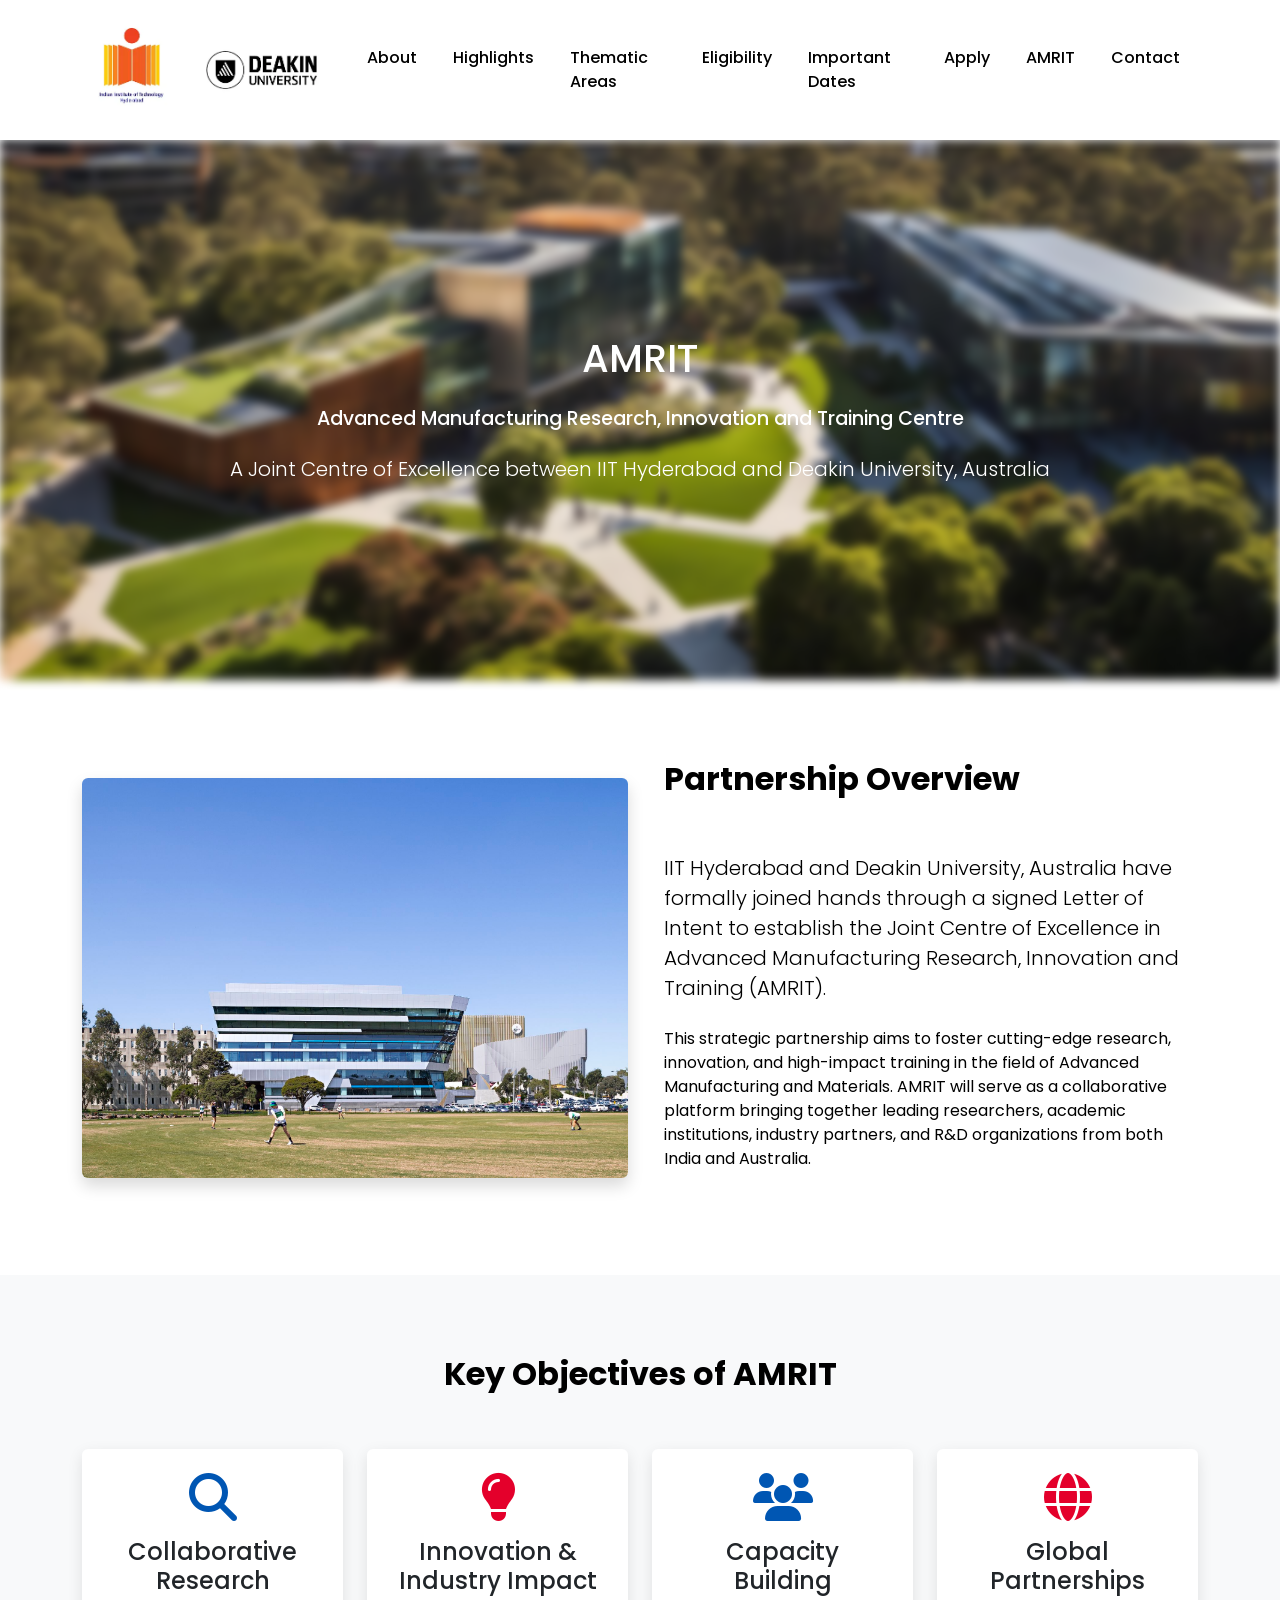
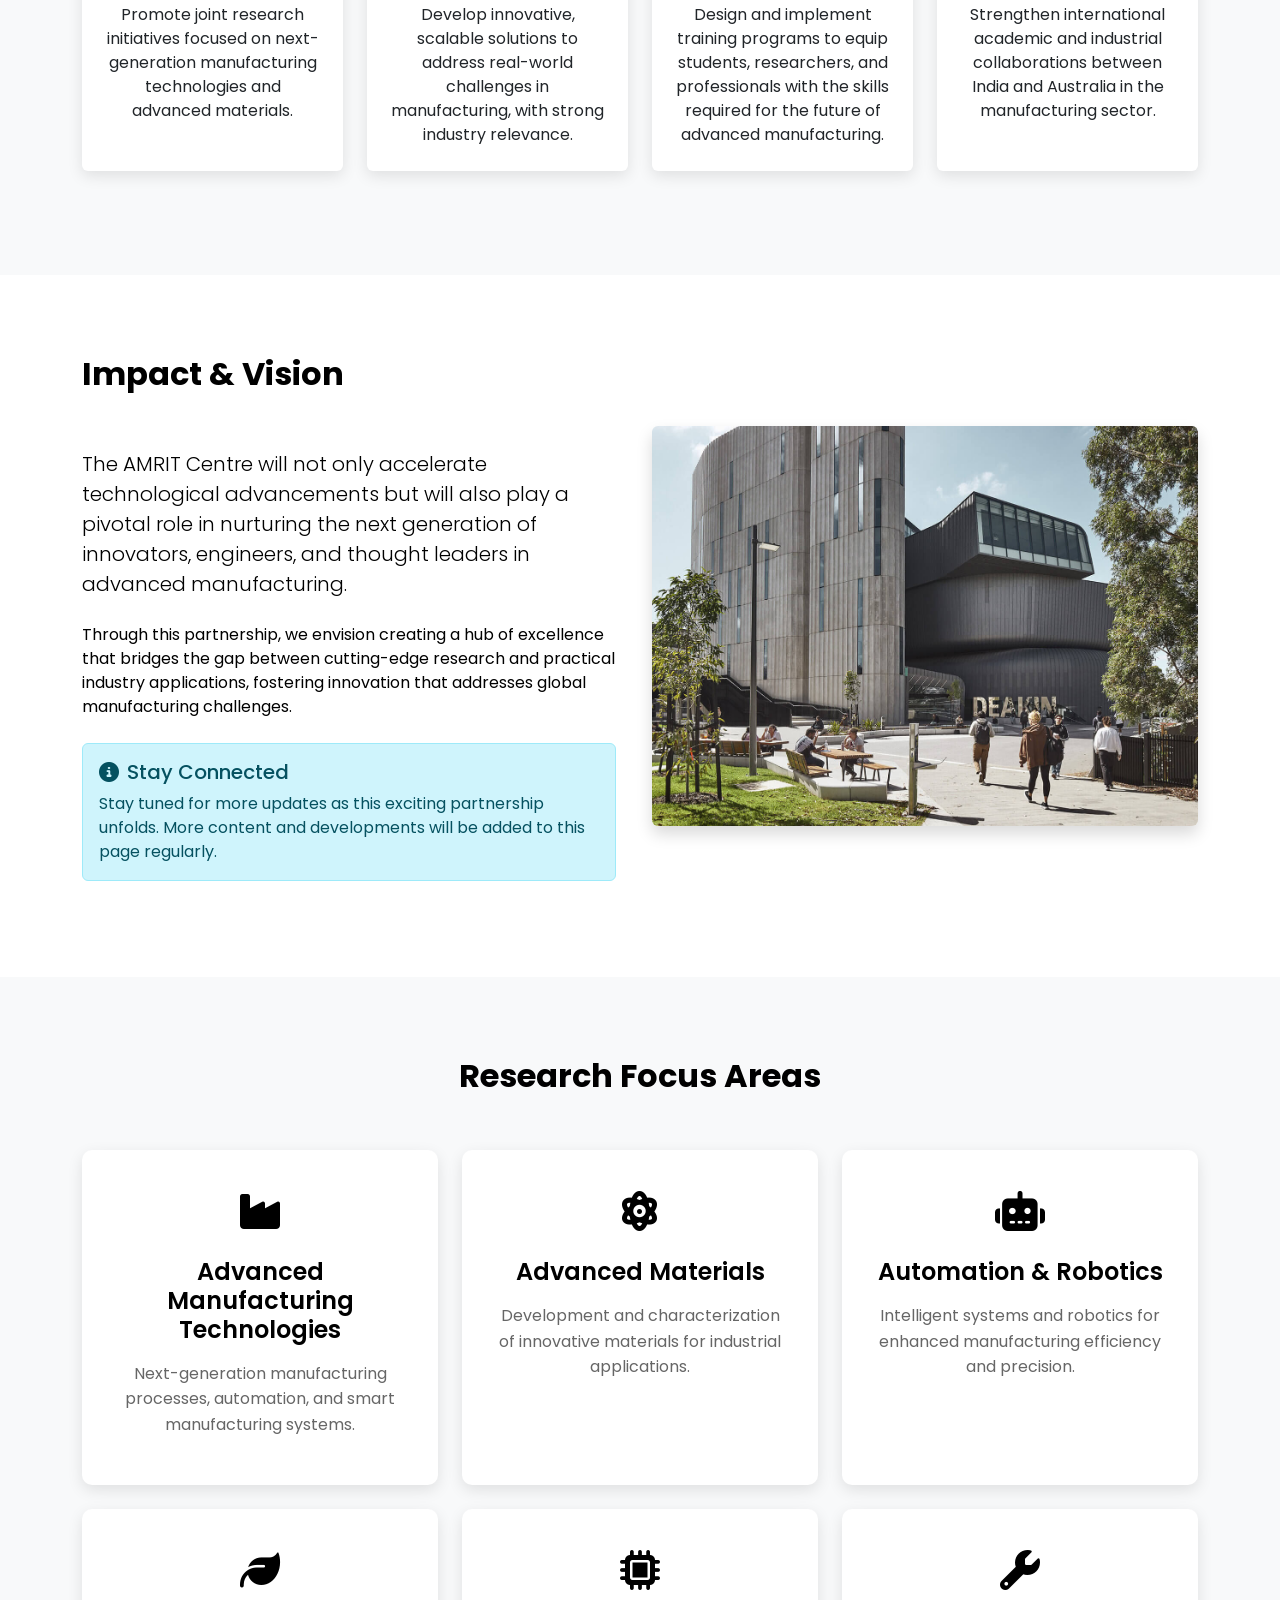
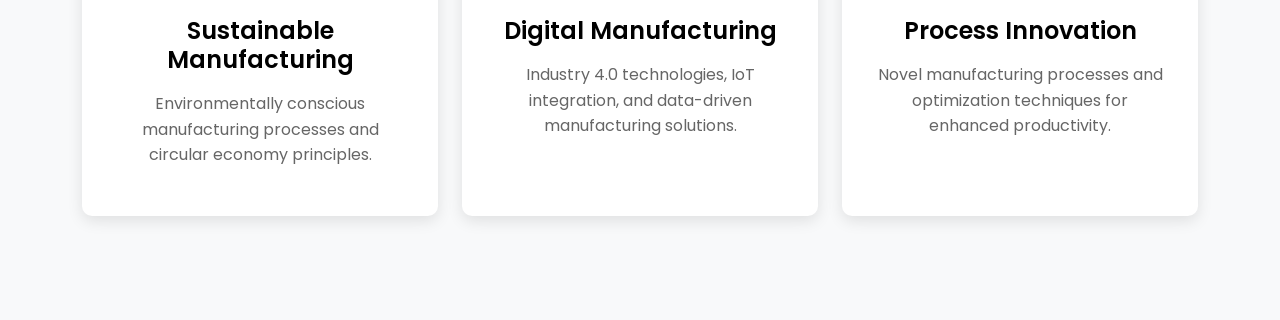
==== amrit.html @ f2930a12 "feat: AMRIT" ====
<!DOCTYPE html>
<html lang="en">
  <head>
    <meta charset="UTF-8" />
    <meta name="viewport" content="width=device-width, initial-scale=1.0" />
    <title>
      AMRIT - Advanced Manufacturing Research, Innovation and Training Centre
    </title>
    <!-- Bootstrap CSS -->
    <link
      href="https://cdn.jsdelivr.net/npm/bootstrap@5.3.0/dist/css/bootstrap.min.css"
      rel="stylesheet"
    />
    <!-- Font Awesome -->
    <link
      rel="stylesheet"
      href="https://cdnjs.cloudflare.com/ajax/libs/font-awesome/6.4.0/css/all.min.css"
    />
    <!-- Google Fonts -->
    <link
      href="https://fonts.googleapis.com/css2?family=Poppins:wght@300;400;500;600;700&display=swap"
      rel="stylesheet"
    />
    <link rel="stylesheet" href="style.css" />
  </head>
  <body>
    <!-- Navigation -->
    <nav class="navbar navbar-expand-lg navbar-light sticky-top">
      <div class="container">
        <a class="navbar-brand" href="index.html">
          <div class="d-flex align-items-center">
            <img
              src="./images/iith-logo.webp"
              alt="IIT Hyderabad Logo"
              height="100"
              class="me-2"
            />
            <img
              src="./images/deakin-university-logo.webp"
              alt="Deakin University Logo"
              height="70"
            />
          </div>
        </a>
        <button
          class="navbar-toggler"
          type="button"
          data-bs-toggle="collapse"
          data-bs-target="#navbarNav"
        >
          <span class="navbar-toggler-icon"></span>
        </button>
        <div class="collapse navbar-collapse" id="navbarNav">
          <ul class="navbar-nav ms-auto">
            <li class="nav-item">
              <a class="nav-link" href="index.html#about">About</a>
            </li>
            <li class="nav-item">
              <a class="nav-link" href="index.html#highlights">Highlights</a>
            </li>
            <li class="nav-item">
              <a class="nav-link" href="index.html#themes">Thematic Areas</a>
            </li>
            <li class="nav-item">
              <a class="nav-link" href="index.html#eligibility">Eligibility</a>
            </li>
            <li class="nav-item">
              <a class="nav-link" href="index.html#dates">Important Dates</a>
            </li>
            <li class="nav-item">
              <a class="nav-link" href="index.html#apply">Apply</a>
            </li>
            <li class="nav-item">
              <a class="nav-link active" href="amrit.html">AMRIT</a>
            </li>
            <li class="nav-item">
              <a class="nav-link" href="index.html#contact">Contact</a>
            </li>
          </ul>
        </div>
      </div>
    </nav>

    <!-- Hero Section -->
    <section
      class="hero-section position-relative"
      id="home"
      style="
        min-height: 60vh;
        display: flex;
        align-items: center;
        color: #ffffff;
      "
    >
      <!-- Background Image with Blur -->
      <div
        class="position-absolute w-100 h-100"
        style="
          background: url('./images/deakin-university-image2.jpg') center/cover
            no-repeat;
          filter: blur(5px);
          z-index: -1;
        "
      ></div>

      <!-- Content -->
      <div class="container">
        <div class="row justify-content-center">
          <div class="col-lg-10 text-center">
            <!-- Title -->
            <h1 class="hero-title mb-4">AMRIT</h1>
            <h2 class="hero-subtitle mb-4">
              Advanced Manufacturing Research, Innovation and Training Centre
            </h2>

            <!-- Subtitle -->
            <p class="lead mb-0">
              A Joint Centre of Excellence between IIT Hyderabad and Deakin
              University, Australia
            </p>
          </div>
        </div>
      </div>
    </section>

    <!-- Introduction Section -->
    <section class="section-padding" id="introduction">
      <div class="container">
        <div class="row align-items-center">
          <div class="col-lg-6 mb-4 mb-lg-0">
            <div class="amrit-intro-image">
              <img
                src="./images/deakin-university-building.jpg"
                alt="AMRIT Partnership"
                class="img-fluid rounded shadow"
                style="height: 400px; width: 100%; object-fit: cover"
              />
            </div>
          </div>
          <div class="col-lg-6 ps-lg-4">
            <h2 class="section-title text-start">Partnership Overview</h2>
            <p class="lead mb-4">
              IIT Hyderabad and Deakin University, Australia have formally
              joined hands through a signed Letter of Intent to establish the
              Joint Centre of Excellence in Advanced Manufacturing Research,
              Innovation and Training (AMRIT).
            </p>
            <p class="mb-4">
              This strategic partnership aims to foster cutting-edge research,
              innovation, and high-impact training in the field of Advanced
              Manufacturing and Materials. AMRIT will serve as a collaborative
              platform bringing together leading researchers, academic
              institutions, industry partners, and R&D organizations from both
              India and Australia.
            </p>
          </div>
        </div>
      </div>
    </section>

    <!-- Key Objectives Section -->
    <section class="section-padding bg-light" id="objectives">
      <div class="container">
        <h2 class="section-title">Key Objectives of AMRIT</h2>
        <div class="row">
          <div class="col-md-6 col-lg-3 mb-4">
            <div class="card objective-card h-100">
              <div class="card-body text-center p-4">
                <div class="objective-icon mb-3">
                  <i
                    class="fas fa-search"
                    style="font-size: 3rem; color: #0056b3"
                  ></i>
                </div>
                <h4 class="card-title">Collaborative Research</h4>
                <p class="card-text">
                  Promote joint research initiatives focused on next-generation
                  manufacturing technologies and advanced materials.
                </p>
              </div>
            </div>
          </div>
          <div class="col-md-6 col-lg-3 mb-4">
            <div class="card objective-card h-100">
              <div class="card-body text-center p-4">
                <div class="objective-icon mb-3">
                  <i
                    class="fas fa-lightbulb"
                    style="font-size: 3rem; color: #e4002b"
                  ></i>
                </div>
                <h4 class="card-title">Innovation & Industry Impact</h4>
                <p class="card-text">
                  Develop innovative, scalable solutions to address real-world
                  challenges in manufacturing, with strong industry relevance.
                </p>
              </div>
            </div>
          </div>
          <div class="col-md-6 col-lg-3 mb-4">
            <div class="card objective-card h-100">
              <div class="card-body text-center p-4">
                <div class="objective-icon mb-3">
                  <i
                    class="fas fa-users"
                    style="font-size: 3rem; color: #0056b3"
                  ></i>
                </div>
                <h4 class="card-title">Capacity Building</h4>
                <p class="card-text">
                  Design and implement training programs to equip students,
                  researchers, and professionals with the skills required for
                  the future of advanced manufacturing.
                </p>
              </div>
            </div>
          </div>
          <div class="col-md-6 col-lg-3 mb-4">
            <div class="card objective-card h-100">
              <div class="card-body text-center p-4">
                <div class="objective-icon mb-3">
                  <i
                    class="fas fa-globe"
                    style="font-size: 3rem; color: #e4002b"
                  ></i>
                </div>
                <h4 class="card-title">Global Partnerships</h4>
                <p class="card-text">
                  Strengthen international academic and industrial
                  collaborations between India and Australia in the
                  manufacturing sector.
                </p>
              </div>
            </div>
          </div>
        </div>
      </div>
    </section>

    <!-- Impact Section -->
    <section class="section-padding" id="impact">
      <div class="container">
        <div class="row align-items-center">
          <div class="col-lg-6 pe-lg-4 order-2 order-lg-1">
            <h2 class="section-title text-start">Impact & Vision</h2>
            <p class="lead mb-4">
              The AMRIT Centre will not only accelerate technological
              advancements but will also play a pivotal role in nurturing the
              next generation of innovators, engineers, and thought leaders in
              advanced manufacturing.
            </p>
            <p class="mb-4">
              Through this partnership, we envision creating a hub of excellence
              that bridges the gap between cutting-edge research and practical
              industry applications, fostering innovation that addresses global
              manufacturing challenges.
            </p>
            <div class="alert alert-info">
              <h5><i class="fas fa-info-circle me-2"></i>Stay Connected</h5>
              <p class="mb-0">
                Stay tuned for more updates as this exciting partnership
                unfolds. More content and developments will be added to this
                page regularly.
              </p>
            </div>
          </div>
          <div class="col-lg-6 mb-4 mb-lg-0 order-1 order-lg-2">
            <div class="impact-image">
              <img
                src="./images/deakin.jpg"
                alt="Advanced Manufacturing"
                class="img-fluid rounded shadow"
                style="height: 400px; width: 100%; object-fit: cover"
              />
            </div>
          </div>
        </div>
      </div>
    </section>

    <!-- Research Focus Areas -->
    <section class="section-padding bg-light" id="research-areas">
      <div class="container">
        <h2 class="section-title">Research Focus Areas</h2>
        <div class="row">
          <div class="col-md-6 col-lg-4 mb-4">
            <div class="research-area-card">
              <div class="research-icon">
                <i class="fas fa-industry"></i>
              </div>
              <h4>Advanced Manufacturing Technologies</h4>
              <p>
                Next-generation manufacturing processes, automation, and smart
                manufacturing systems.
              </p>
            </div>
          </div>
          <div class="col-md-6 col-lg-4 mb-4">
            <div class="research-area-card">
              <div class="research-icon">
                <i class="fas fa-atom"></i>
              </div>
              <h4>Advanced Materials</h4>
              <p>
                Development and characterization of innovative materials for
                industrial applications.
              </p>
            </div>
          </div>
          <div class="col-md-6 col-lg-4 mb-4">
            <div class="research-area-card">
              <div class="research-icon">
                <i class="fas fa-robot"></i>
              </div>
              <h4>Automation & Robotics</h4>
              <p>
                Intelligent systems and robotics for enhanced manufacturing
                efficiency and precision.
              </p>
            </div>
          </div>
          <div class="col-md-6 col-lg-4 mb-4">
            <div class="research-area-card">
              <div class="research-icon">
                <i class="fas fa-leaf"></i>
              </div>
              <h4>Sustainable Manufacturing</h4>
              <p>
                Environmentally conscious manufacturing processes and circular
                economy principles.
              </p>
            </div>
          </div>
          <div class="col-md-6 col-lg-4 mb-4">
            <div class="research-area-card">
              <div class="research-icon">
                <i class="fas fa-microchip"></i>
              </div>
              <h4>Digital Manufacturing</h4>
              <p>
                Industry 4.0 technologies, IoT integration, and data-driven
                manufacturing solutions.
              </p>
            </div>
          </div>
          <div class="col-md-6 col-lg-4 mb-4">
            <div class="research-area-card">
              <div class="research-icon">
                <i class="fas fa-wrench"></i>
              </div>
              <h4>Process Innovation</h4>
              <p>
                Novel manufacturing processes and optimization techniques for
                enhanced productivity.
              </p>
            </div>
          </div>
        </div>
      </div>
    </section>

    <!-- Back to Top Button -->
    <a href="#" class="back-to-top" id="backToTop">
      <i class="fas fa-arrow-up"></i>
    </a>

    <!-- Bootstrap JS and Popper.js -->
    <script src="https://cdn.jsdelivr.net/npm/bootstrap@5.3.0/dist/js/bootstrap.bundle.min.js"></script>
    <!-- Custom JavaScript -->
    <script src="script.js"></script>
  </body>
</html>
---- style.css ----
root {
  --iith-blue: #0056b3;
  --deakin-red: #e4002b;
  --light-bg: #f8f9fa;
  --dark-text: #212529;
}

body {
  font-family: "Poppins", sans-serif;
  color: var(--dark-text);
  overflow-x: hidden;
}

.navbar {
  background-color: white;
  box-shadow: 0 2px 10px rgba(0, 0, 0, 0.1);
  padding: 15px 0;
}

.navbar-brand {
  font-weight: 700;
  color: var(--iith-blue);
}

.nav-link {
  font-weight: 500;
  margin: 0 10px;
  color: var(--dark-text) !important;
  padding: 8px 12px;
  border-radius: 6px;
  transition: all 0.3s ease;
}

.nav-link:hover {
  background-color: var(--iith-blue);
  color: rgb(230, 26, 26) !important;
}

.hero-section {
  min-height: 90vh;
  padding: 10px 0;
}

.hero-title {
  font-size: 2.4rem;
}

.hero-subtitle {
  font-size: 1.2rem;
}

.hero-column {
  display: flex;
  flex-direction: column;
  align-items: center;
  justify-content: center;
  gap: 25px;
}

.logo-container {
  display: flex;
  justify-content: center;
  gap: 30px;
  margin-bottom: 20px;
}

.cta-button {
  background-color: #e4002b;
  color: white;
  border: none;
  padding: 15px 40px;
  font-weight: 600;
  border-radius: 50px;
  transition: all 0.3s;
  text-decoration: none;
  display: inline-block;
  font-size: 1.1rem;
  box-shadow: 0 4px 8px rgba(0, 0, 0, 0.3);
  margin-top: 20px;
}

.cta-button:hover {
  background-color: #c10023;
  transform: scale(1.05);
  color: white;
  box-shadow: 0 6px 12px rgba(0, 0, 0, 0.4);
}

/* Mobile responsive */
@media (max-width: 768px) {
  .hero-section {
    min-height: 80vh;
  }
  .hero-title {
    font-size: 2rem;
  }

  .hero-subtitle {
    font-size: 1.1rem;
    max-width: 90%;
  }

  .logo-container {
    flex-direction: column;
    gap: 20px;
  }

  .logo-img {
    max-height: 60px;
    width: auto;
  }
}

.section-padding {
  padding: 80px 0;
}

.section-title {
  position: relative;
  padding-bottom: 15px;
  margin-bottom: 40px;
  text-align: center;
  font-weight: 700;
}

.section-title:after {
  content: "";
  position: absolute;
  bottom: 0;
  left: 50%;
  transform: translateX(-50%);
  width: 80px;
  height: 3px;
  background: var(--iith-blue);
}

.highlight-card {
  transition: transform 0.3s, box-shadow 0.3s;
  height: 100%;
  border: none;
  border-radius: 10px;
  box-shadow: 0 5px 15px rgba(0, 0, 0, 0.08);
}

.highlight-card:hover {
  transform: translateY(-10px);
  box-shadow: 0 15px 30px rgba(0, 0, 0, 0.15);
}

.highlight-icon {
  font-size: 2.5rem;
  color: var(--iith-blue);
  margin-bottom: 20px;
}

.theme-card {
  background-color: var(--light-bg);
  border-left: 4px solid var(--iith-blue);
  padding: 25px;
  margin-bottom: 20px;
  border-radius: 5px;
  transition: all 0.3s;
}

.theme-card:hover {
  background-color: #e9f0f7;
  transform: translateX(5px);
}

.logo-container {
  display: flex;
  justify-content: center;
  align-items: center;
  gap: 40px;
  flex-wrap: wrap;
  margin: 40px 0;
}

.logo-img {
  height: 80px;
  width: auto;
}

.eligibility-list {
  list-style-type: none;
  padding-left: 0;
}

.eligibility-list li {
  margin-bottom: 15px;
  padding-left: 30px;
  position: relative;
}

.eligibility-list li:before {
  content: "✓";
  position: absolute;
  left: 0;
  color: var(--iith-blue);
  font-weight: bold;
}

.note-box {
  background-color: #fff9e6;
  border-left: 4px solid #ffcc00;
  padding: 20px;
  margin: 30px 0;
  border-radius: 5px;
}

footer {
  background-color: #2c3e50;
  color: white;
  padding: 70px 0 30px;
}

.footer-links {
  list-style: none;
  padding-left: 0;
}

.footer-links li {
  margin-bottom: 10px;
}

.footer-links a {
  color: rgba(255, 255, 255, 0.8);
  text-decoration: none;
  transition: color 0.3s;
}

.footer-links a:hover {
  color: white;
  text-decoration: underline;
}

.social-icons {
  margin-top: 20px;
}

.social-icons a {
  color: white;
  font-size: 1.5rem;
  margin-right: 15px;
  transition: color 0.3s;
}

.social-icons a:hover {
  color: #ddd;
}

.copyright {
  border-top: 1px solid rgba(255, 255, 255, 0.1);
  padding-top: 20px;
  margin-top: 40px;
  text-align: center;
}

/* Back to top button */
.back-to-top {
  position: fixed;
  bottom: 30px;
  right: 30px;
  width: 50px;
  height: 50px;
  background-color: var(--iith-blue);
  color: white;
  border-radius: 50%;
  display: flex;
  align-items: center;
  justify-content: center;
  font-size: 20px;
  text-decoration: none;
  opacity: 0;
  transition: all 0.3s;
  z-index: 1000;
}

.back-to-top.show {
  opacity: 1;
}

/* AMRIT Page Specific Styles */
.objective-card {
  border: none;
  box-shadow: 0 5px 15px rgba(0, 0, 0, 0.1);
  transition: transform 0.3s ease, box-shadow 0.3s ease;
  height: 100%;
}

.objective-card:hover {
  transform: translateY(-5px);
  box-shadow: 0 10px 25px rgba(0, 0, 0, 0.15);
}

.objective-icon {
  margin-bottom: 1rem;
}

.research-area-card {
  background: white;
  padding: 2rem;
  border-radius: 10px;
  box-shadow: 0 5px 15px rgba(0, 0, 0, 0.1);
  transition: transform 0.3s ease, box-shadow 0.3s ease;
  height: 100%;
  text-align: center;
}

.research-area-card:hover {
  transform: translateY(-5px);
  box-shadow: 0 10px 25px rgba(0, 0, 0, 0.15);
}

.research-icon {
  font-size: 2.5rem;
  color: var(--iith-blue);
  margin-bottom: 1rem;
}

.research-area-card h4 {
  color: var(--dark-text);
  margin-bottom: 1rem;
  font-weight: 600;
}

.research-area-card p {
  color: #666;
  line-height: 1.6;
}

.nav-link .active {
  background-color: var(--iith-blue);
  color: var(--iith-blue) !important;
}

@media (max-width: 768px) {
  .hero-title {
    font-size: 2rem;
  }

  .hero-subtitle {
    font-size: 1.1rem;
  }

  .objective-card,
  .research-area-card {
    margin-bottom: 1.5rem;
  }
}
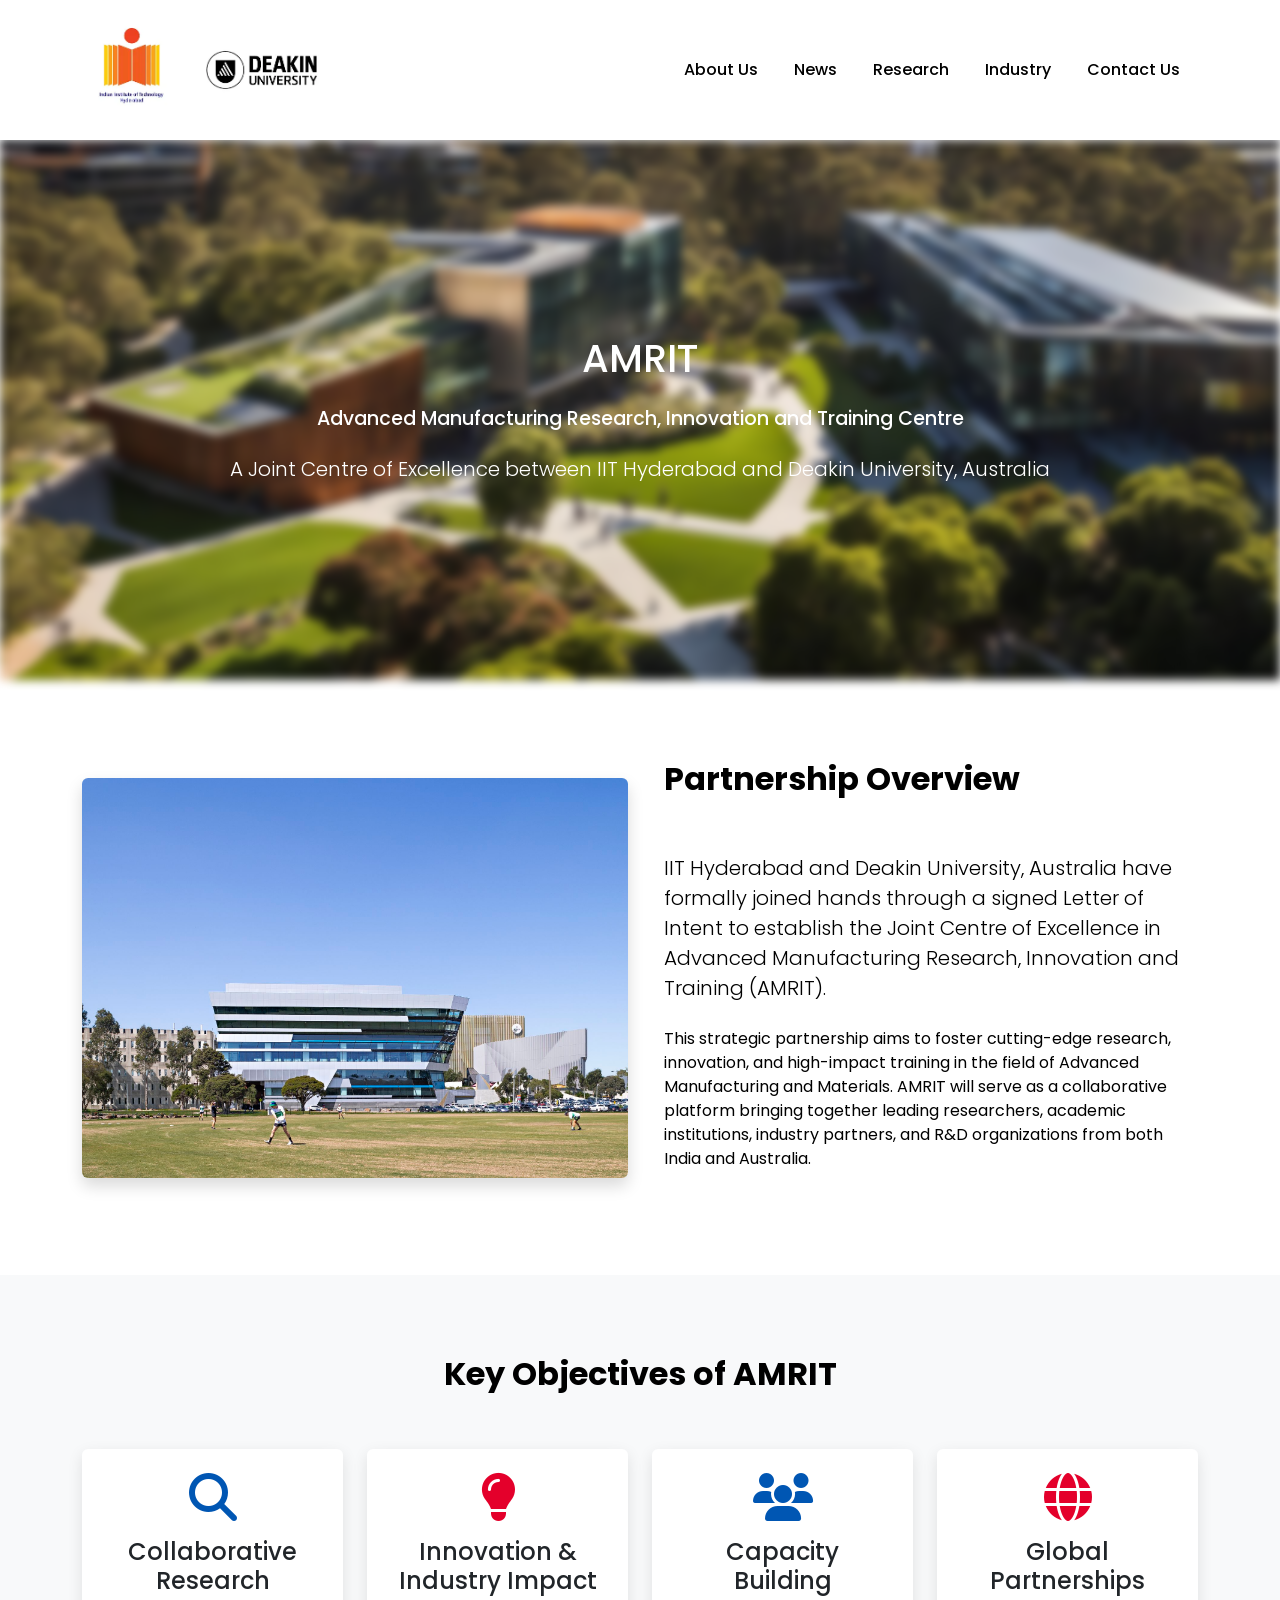
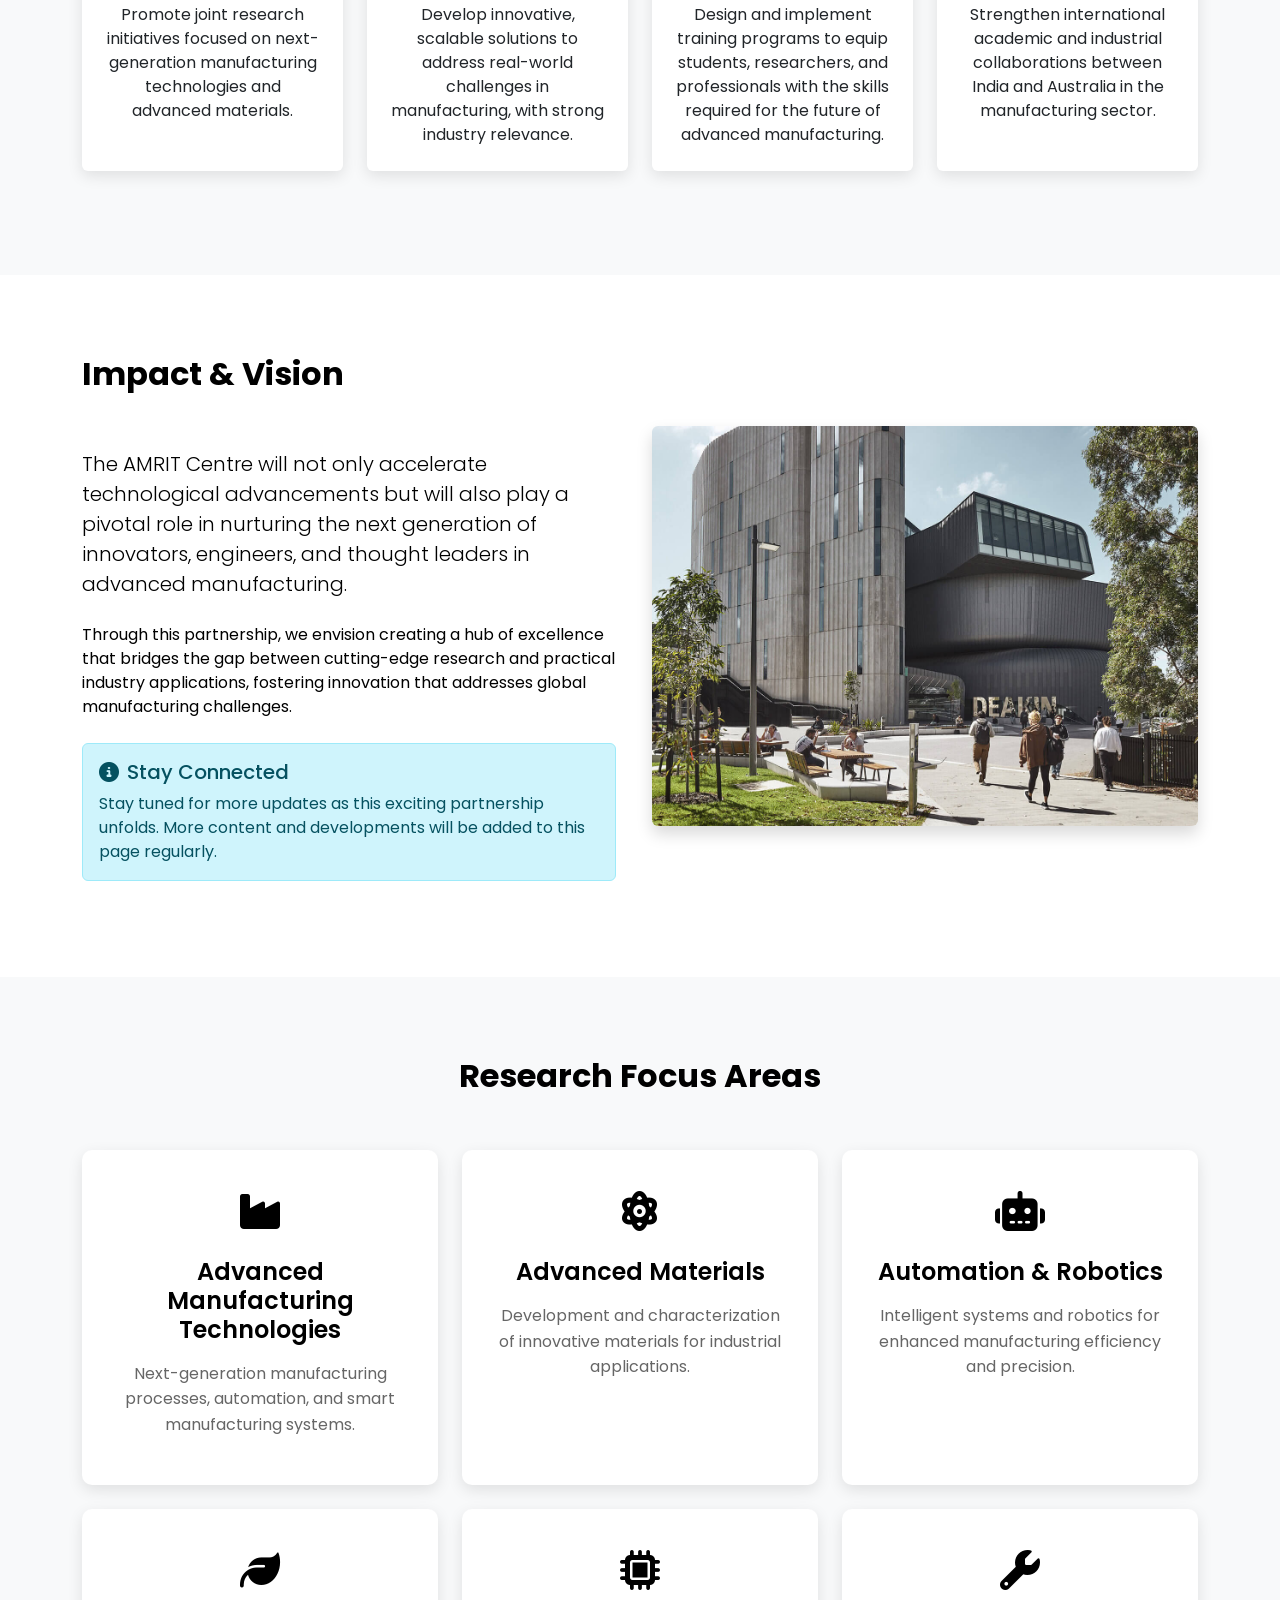
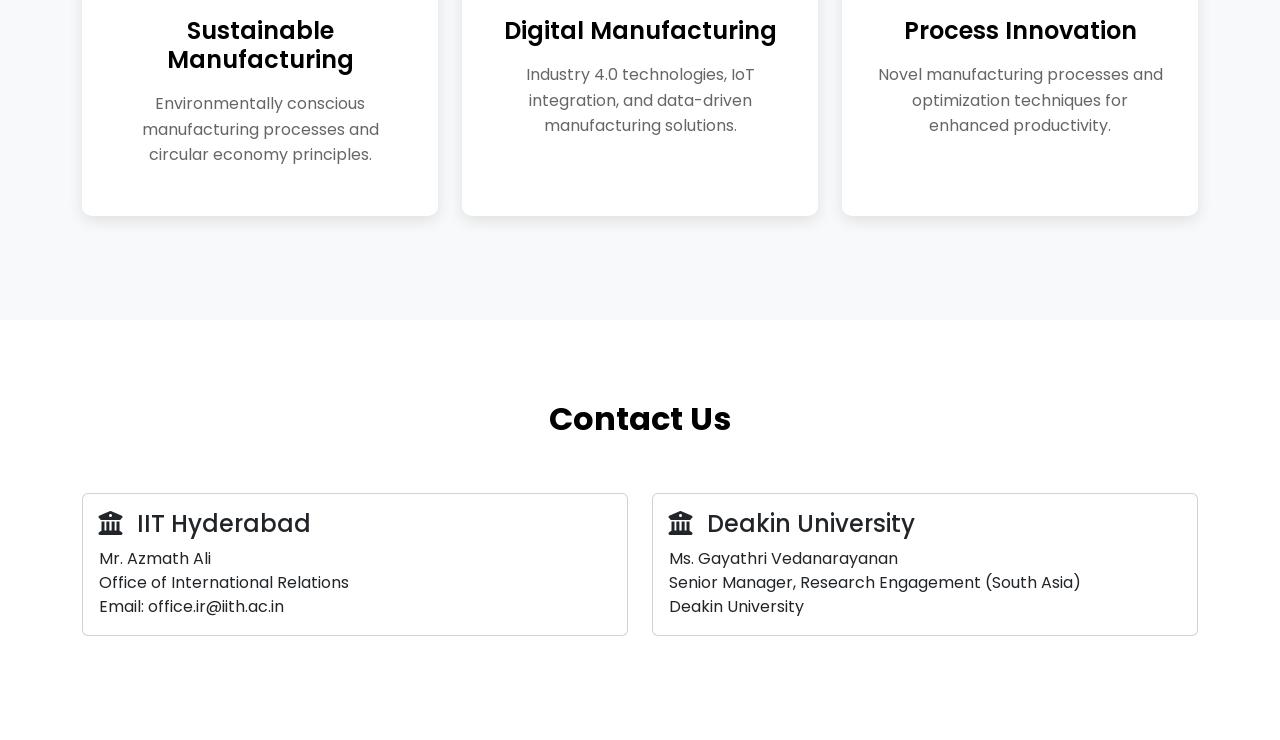
==== commit d1038491: "fix: contact info missing" ====
--- a/amrit.html
+++ b/amrit.html
@@ -53,28 +53,19 @@
         <div class="collapse navbar-collapse" id="navbarNav">
           <ul class="navbar-nav ms-auto">
             <li class="nav-item">
-              <a class="nav-link" href="index.html#about">About</a>
+              <a class="nav-link" href="#about">About Us</a>
             </li>
             <li class="nav-item">
-              <a class="nav-link" href="index.html#highlights">Highlights</a>
+              <a class="nav-link" href="#news">News</a>
             </li>
             <li class="nav-item">
-              <a class="nav-link" href="index.html#themes">Thematic Areas</a>
+              <a class="nav-link" href="#research">Research</a>
             </li>
             <li class="nav-item">
-              <a class="nav-link" href="index.html#eligibility">Eligibility</a>
+              <a class="nav-link" href="#industry">Industry</a>
             </li>
             <li class="nav-item">
-              <a class="nav-link" href="index.html#dates">Important Dates</a>
-            </li>
-            <li class="nav-item">
-              <a class="nav-link" href="index.html#apply">Apply</a>
-            </li>
-            <li class="nav-item">
-              <a class="nav-link active" href="amrit.html">AMRIT</a>
-            </li>
-            <li class="nav-item">
-              <a class="nav-link" href="index.html#contact">Contact</a>
+              <a class="nav-link" href="#contact">Contact Us</a>
             </li>
           </ul>
         </div>
@@ -359,6 +350,43 @@
       </div>
     </section>
 
+    <!-- Contact Section -->
+    <section class="section-padding" id="contact">
+      <div class="container">
+        <h2 class="section-title">Contact Us</h2>
+        <div class="row">
+          <div class="col-md-6">
+            <div class="card mb-4">
+              <div class="card-body">
+                <h4 class="card-title">
+                  <i class="fas fa-university me-2"></i> IIT Hyderabad
+                </h4>
+                <p class="card-text">
+                  Mr. Azmath Ali<br />
+                  Office of International Relations<br />
+                  Email: office.ir@iith.ac.in
+                </p>
+              </div>
+            </div>
+          </div>
+          <div class="col-md-6">
+            <div class="card mb-4">
+              <div class="card-body">
+                <h4 class="card-title">
+                  <i class="fas fa-university me-2"></i> Deakin University
+                </h4>
+                <p class="card-text">
+                  Ms. Gayathri Vedanarayanan<br />
+                  Senior Manager, Research Engagement (South Asia)<br />
+                  Deakin University
+                </p>
+              </div>
+            </div>
+          </div>
+        </div>
+      </div>
+    </section>
+
     <!-- Back to Top Button -->
     <a href="#" class="back-to-top" id="backToTop">
       <i class="fas fa-arrow-up"></i>
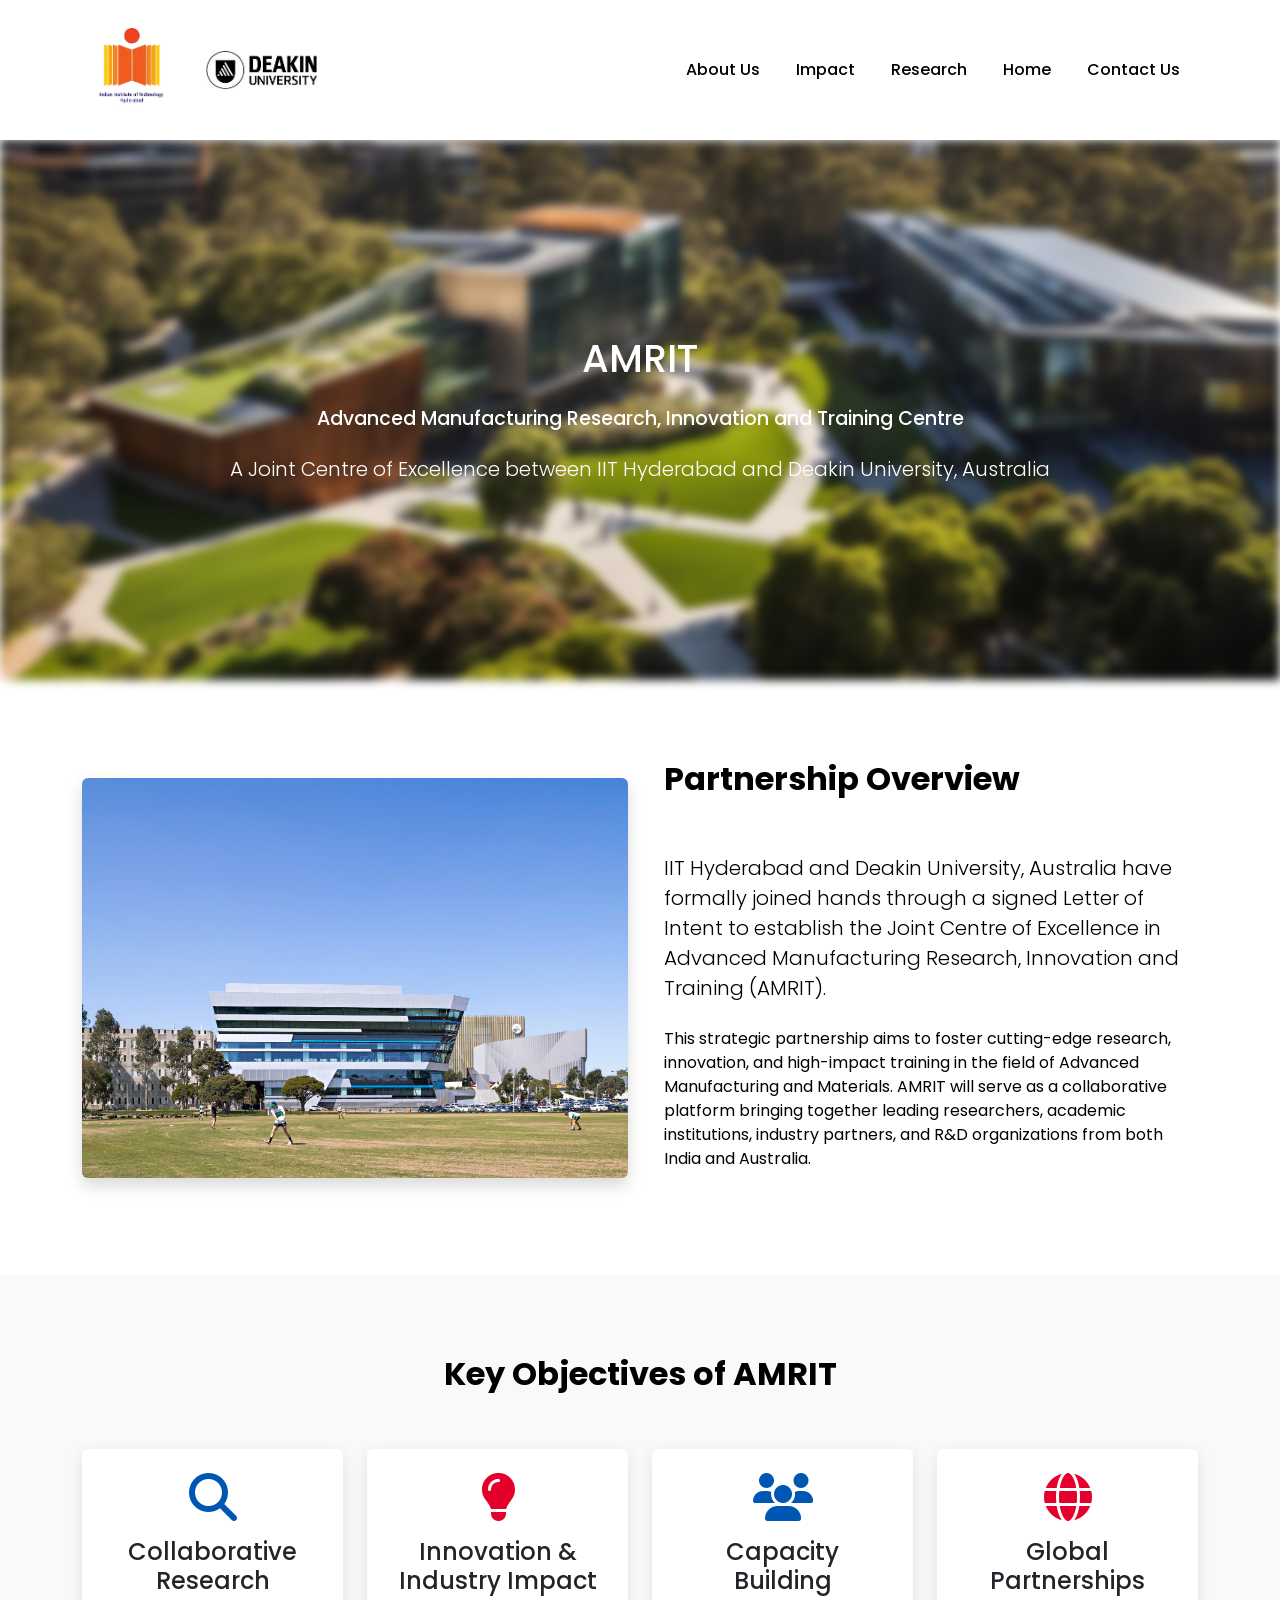
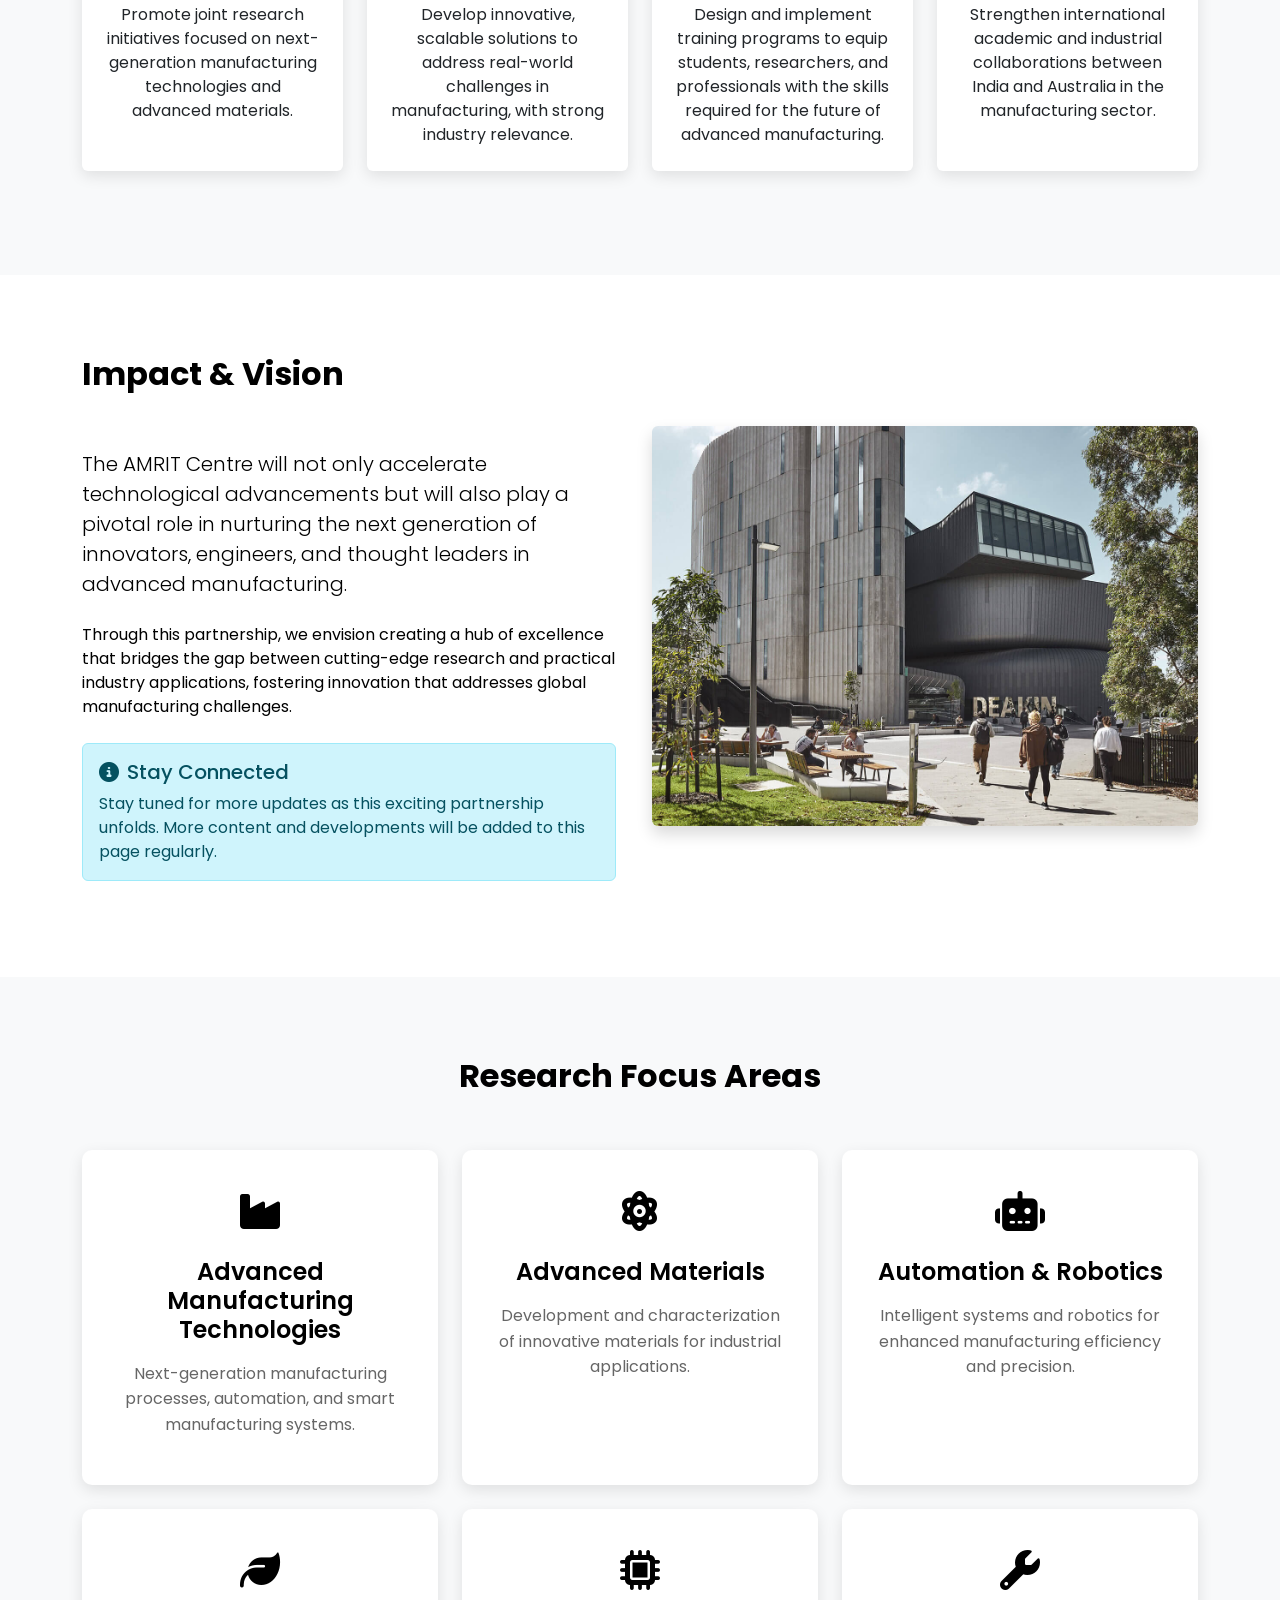
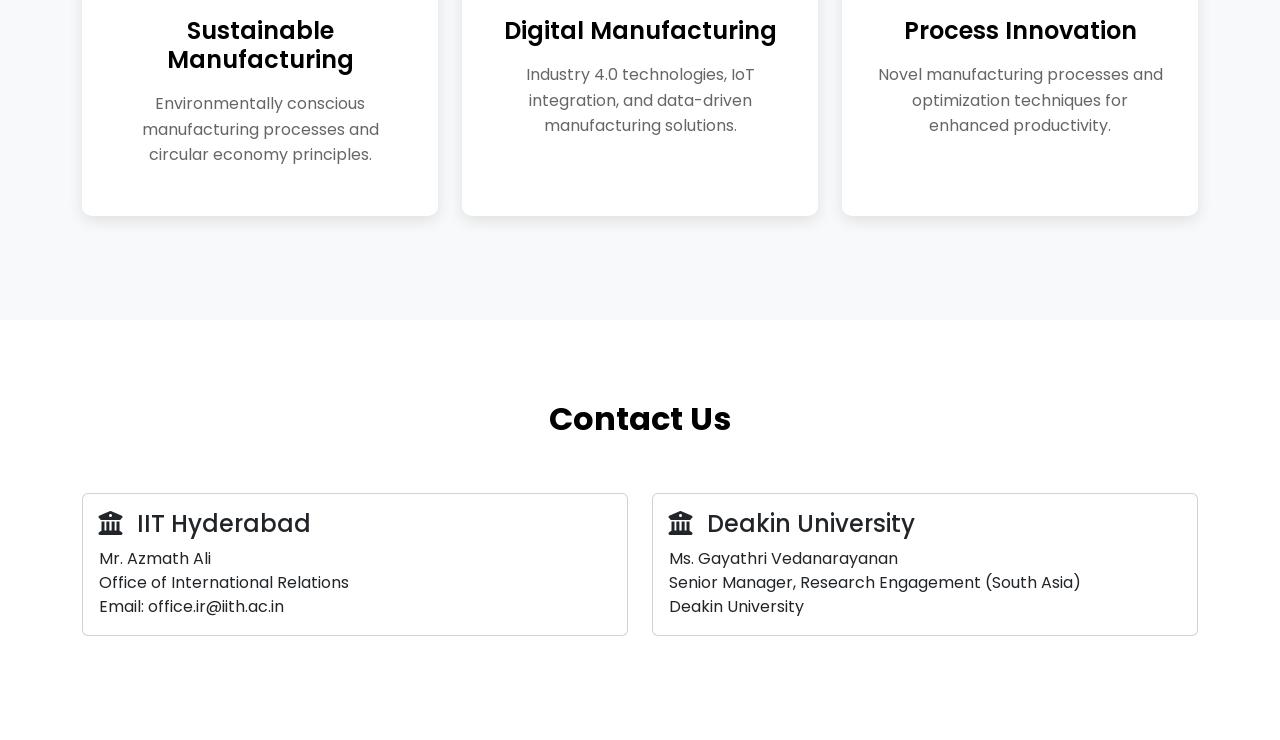
==== commit d575815d: "fix: update navigation links for consistency" ====
--- a/amrit.html
+++ b/amrit.html
@@ -53,16 +53,16 @@
         <div class="collapse navbar-collapse" id="navbarNav">
           <ul class="navbar-nav ms-auto">
             <li class="nav-item">
-              <a class="nav-link" href="#about">About Us</a>
+              <a class="nav-link" href="#introduction">About Us</a>
             </li>
             <li class="nav-item">
-              <a class="nav-link" href="#news">News</a>
+              <a class="nav-link" href="#impact">Impact</a>
             </li>
             <li class="nav-item">
               <a class="nav-link" href="#research">Research</a>
             </li>
             <li class="nav-item">
-              <a class="nav-link" href="#industry">Industry</a>
+              <a class="nav-link" href="./index.html">Home</a>
             </li>
             <li class="nav-item">
               <a class="nav-link" href="#contact">Contact Us</a>
@@ -270,7 +270,7 @@
     </section>
 
     <!-- Research Focus Areas -->
-    <section class="section-padding bg-light" id="research-areas">
+    <section class="section-padding bg-light" id="research">
       <div class="container">
         <h2 class="section-title">Research Focus Areas</h2>
         <div class="row">
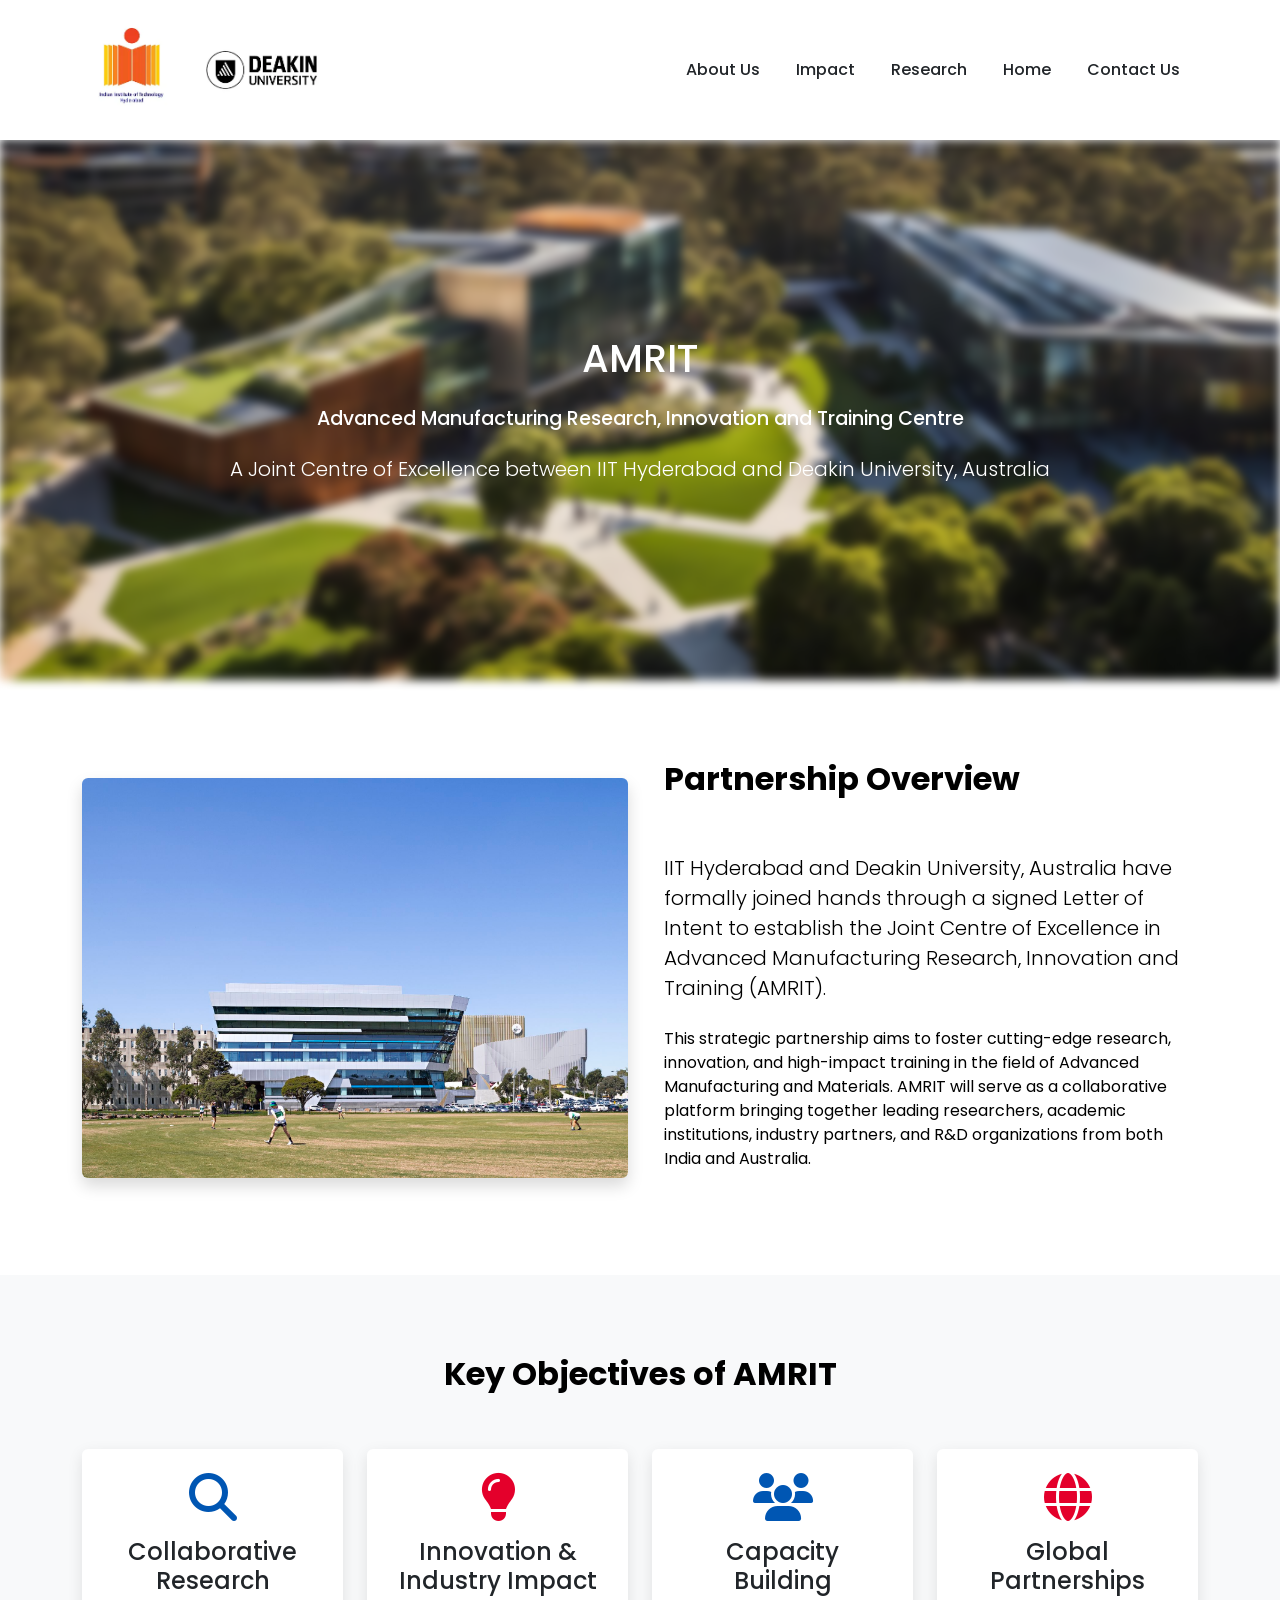
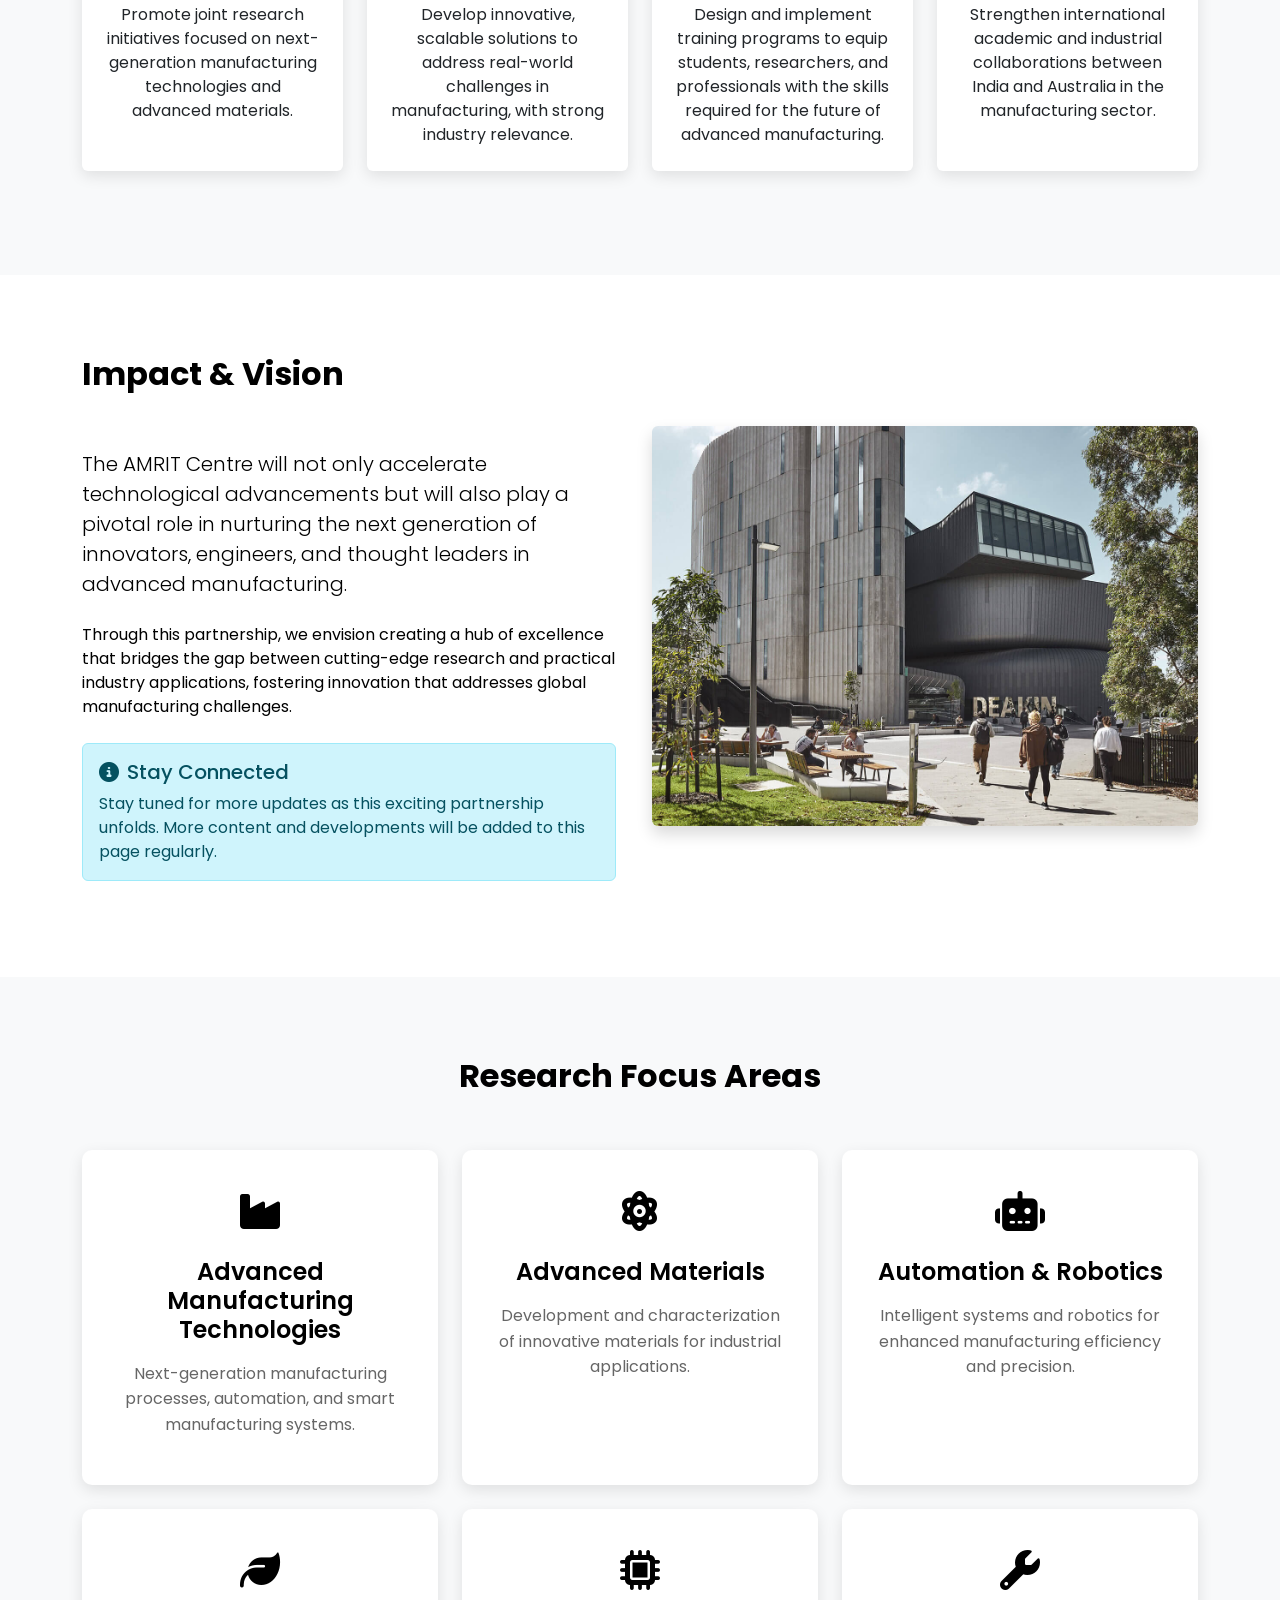
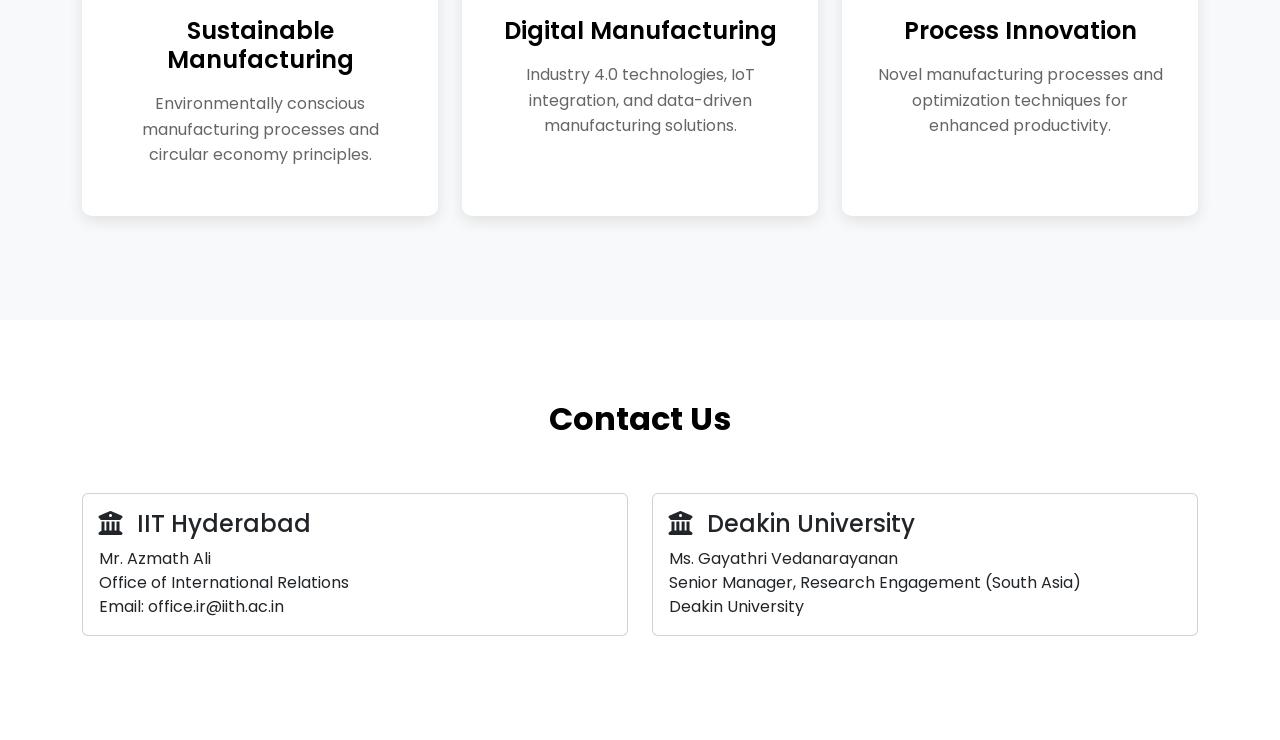
==== commit 32b75995: "fix: nav" ====
--- a/amrit.html
+++ b/amrit.html
@@ -62,7 +62,7 @@
               <a class="nav-link" href="#research">Research</a>
             </li>
             <li class="nav-item">
-              <a class="nav-link" href="./index.html">Home</a>
+              <a class="nav-link" href="https://ir-cell-iith.github.io/deakin-university/" target="_self">Home</a>
             </li>
             <li class="nav-item">
               <a class="nav-link" href="#contact">Contact Us</a>
--- a/style.css
+++ b/style.css
@@ -25,7 +25,7 @@
 .nav-link {
   font-weight: 500;
   margin: 0 10px;
-  color: var(--dark-text) !important;
+  color: #212529 !important;
   padding: 8px 12px;
   border-radius: 6px;
   transition: all 0.3s ease;
